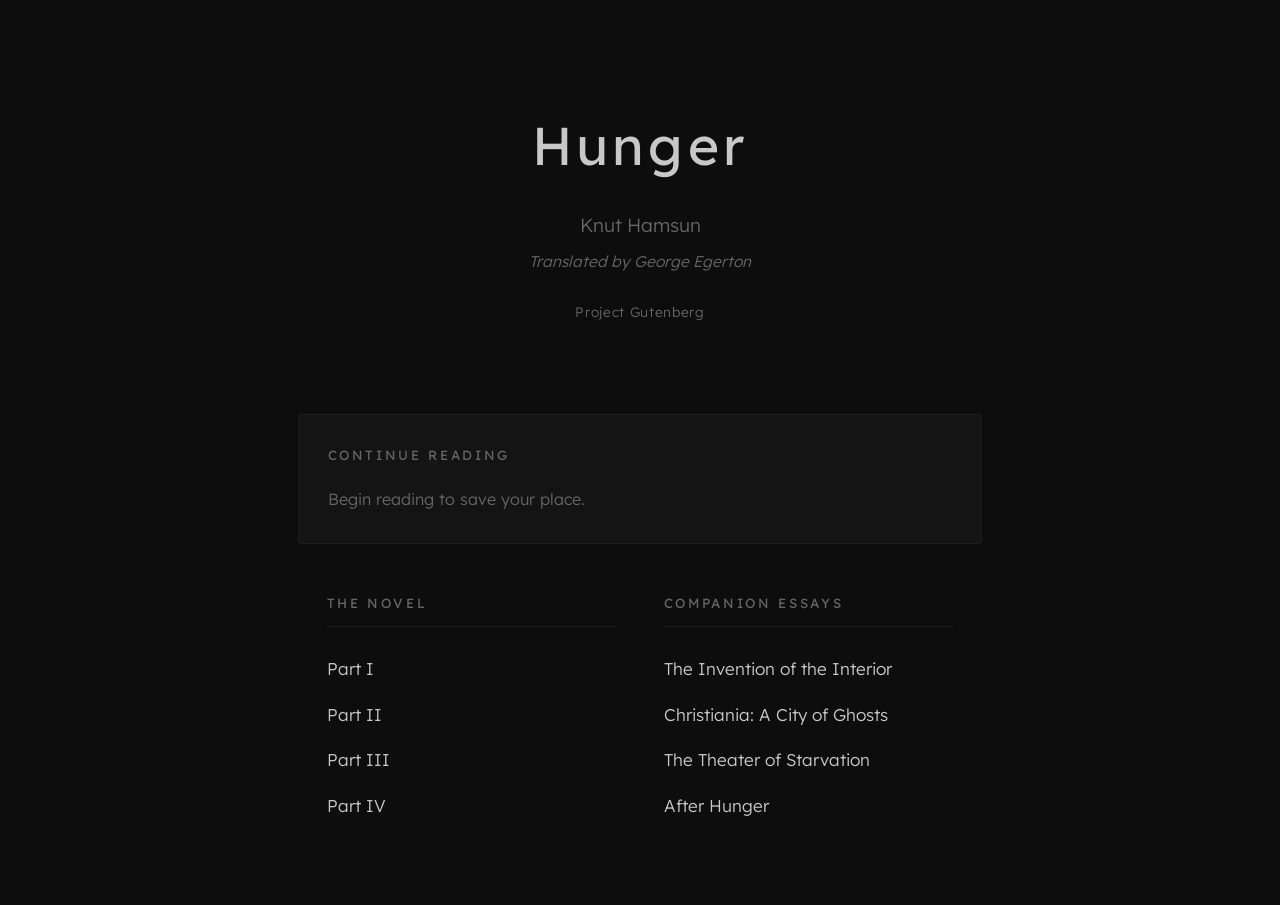
==== docs/index.html @ a6fa9f85 "Add GitHub Pages site with novel chapters and reading tracker Dark mode, Lexend font, localStorage b" ====
<!DOCTYPE html>
<html lang="en">
<head>
    <meta charset="UTF-8">
    <meta name="viewport" content="width=device-width, initial-scale=1.0">
    <title>Hunger — Knut Hamsun</title>
    <link rel="preconnect" href="https://fonts.googleapis.com">
    <link href="https://fonts.googleapis.com/css2?family=Lexend:wght@300;400;500&display=swap" rel="stylesheet">
    <link rel="stylesheet" href="style.css">
</head>
<body>
    <div class="hero">
        <h1>Hunger</h1>
        <p class="author">Knut Hamsun</p>
        <p class="translator">Translated by George Egerton</p>
        <p class="source"><a href="https://www.gutenberg.org/ebooks/8387">Project Gutenberg</a></p>
    </div>

    <div class="bookmarks">
        <h2>Continue Reading</h2>
        <a id="novel-bookmark" class="bookmark-link" href="#">—</a>
        <a id="extra-bookmark" class="bookmark-link" href="#">—</a>
        <p id="no-bookmarks" class="no-bookmarks">Begin reading to save your place.</p>
    </div>

    <div class="columns">
        <div class="column">
            <h2>The Novel</h2>
            <a href="part-1.html">Part I</a>
            <a href="part-2.html">Part II</a>
            <a href="part-3.html">Part III</a>
            <a href="part-4.html">Part IV</a>
        </div>
        <div class="column">
            <h2>Companion Essays</h2>
            <a href="extra-1.html">The Invention of the Interior</a>
            <a href="extra-2.html">Christiania: A City of Ghosts</a>
            <a href="extra-3.html">The Theater of Starvation</a>
            <a href="extra-4.html">After Hunger</a>
        </div>
    </div>

    <script src="app.js"></script>
</body>
</html>
---- docs/style.css ----
:root {
    --bg: #0d0d0d;
    --bg-surface: #141414;
    --text: #c8c8c8;
    --text-muted: #666;
    --accent: #b08d57;
    --border: #1e1e1e;
    --font: 'Lexend', sans-serif;
}

*, *::before, *::after {
    margin: 0;
    padding: 0;
    box-sizing: border-box;
}

html {
    font-size: 19px;
    scroll-behavior: smooth;
}

body {
    background: var(--bg);
    color: var(--text);
    font-family: var(--font);
    font-weight: 300;
    line-height: 1.9;
    -webkit-font-smoothing: antialiased;
    -moz-osx-font-smoothing: grayscale;
}

/* Header */

header {
    padding: 1.5rem 2rem;
    text-align: center;
    border-bottom: 1px solid var(--border);
}

.home-link {
    color: var(--text-muted);
    text-decoration: none;
    font-weight: 400;
    font-size: 0.75rem;
    letter-spacing: 0.2em;
    text-transform: uppercase;
}

.home-link:hover {
    color: var(--accent);
}

/* Main content */

main {
    max-width: 36rem;
    margin: 0 auto;
    padding: 3rem 1.5rem 4rem;
}

main h1 {
    font-weight: 400;
    font-size: 1.3rem;
    letter-spacing: 0.1em;
    color: var(--text-muted);
    margin-bottom: 3rem;
    text-align: center;
}

main p {
    margin-bottom: 1.15rem;
    text-indent: 1.5em;
}

main p:first-of-type,
main hr + p,
main h1 + p,
main h2 + p,
main h3 + p {
    text-indent: 0;
}

main hr {
    border: none;
    border-top: 1px solid var(--border);
    margin: 2.5rem auto;
    max-width: 3rem;
}

main em {
    font-style: italic;
}

main strong {
    font-weight: 500;
}

/* Footnotes */

.footnote {
    font-size: 0.82rem;
    color: var(--text-muted);
    margin-bottom: 0.6rem;
    text-indent: 0 !important;
    line-height: 1.6;
}

/* Navigation */

.chapter-nav {
    max-width: 36rem;
    margin: 0 auto;
    padding: 2rem 1.5rem;
    display: flex;
    justify-content: space-between;
    align-items: center;
    border-top: 1px solid var(--border);
}

.chapter-nav a,
.extra-nav a {
    color: var(--accent);
    text-decoration: none;
    font-weight: 400;
    font-size: 0.85rem;
}

.chapter-nav a:hover,
.extra-nav a:hover {
    text-decoration: underline;
}

.chapter-nav span {
    min-width: 6rem;
}

.extra-nav {
    max-width: 36rem;
    margin: 0 auto;
    padding: 0.5rem 1.5rem 4rem;
    text-align: center;
}

/* Home page */

.hero {
    text-align: center;
    padding: 5rem 1.5rem 2rem;
}

.hero h1 {
    font-weight: 400;
    font-size: 2.8rem;
    letter-spacing: 0.08em;
    color: var(--text);
    margin-bottom: 0.6rem;
}

.hero .author {
    color: var(--text-muted);
    font-weight: 300;
    font-size: 1rem;
    margin-bottom: 0.2rem;
}

.hero .translator {
    color: var(--text-muted);
    font-weight: 300;
    font-size: 0.82rem;
    font-style: italic;
}

.hero .source {
    margin-top: 0.8rem;
}

.hero .source a {
    color: var(--text-muted);
    font-size: 0.72rem;
    text-decoration: none;
    letter-spacing: 0.05em;
}

.hero .source a:hover {
    color: var(--accent);
}

/* Bookmarks */

.bookmarks {
    max-width: 36rem;
    margin: 2.5rem auto 0;
    padding: 1.5rem;
    background: var(--bg-surface);
    border: 1px solid var(--border);
    border-radius: 3px;
}

.bookmarks h2 {
    font-weight: 400;
    font-size: 0.7rem;
    text-transform: uppercase;
    letter-spacing: 0.2em;
    color: var(--text-muted);
    margin-bottom: 0.8rem;
}

.bookmark-link {
    display: none;
    color: var(--accent);
    text-decoration: none;
    padding: 0.35rem 0;
    font-size: 0.9rem;
}

.bookmark-link:hover {
    text-decoration: underline;
}

.bookmark-link .detail {
    color: var(--text-muted);
    font-size: 0.75rem;
}

.no-bookmarks {
    color: var(--text-muted);
    font-size: 0.85rem;
}

/* Two-column layout */

.columns {
    max-width: 36rem;
    margin: 2.5rem auto 4rem;
    padding: 0 1.5rem;
    display: grid;
    grid-template-columns: 1fr 1fr;
    gap: 2.5rem;
}

.column h2 {
    font-weight: 400;
    font-size: 0.7rem;
    text-transform: uppercase;
    letter-spacing: 0.2em;
    color: var(--text-muted);
    margin-bottom: 1rem;
    padding-bottom: 0.5rem;
    border-bottom: 1px solid var(--border);
}

.column a {
    display: block;
    color: var(--text);
    text-decoration: none;
    padding: 0.35rem 0;
    font-size: 0.9rem;
    font-weight: 300;
}

.column a:hover {
    color: var(--accent);
}

/* Companion essays */

main h2 {
    font-weight: 400;
    font-size: 1.05rem;
    color: var(--text);
    margin-top: 2.5rem;
    margin-bottom: 1rem;
    letter-spacing: 0.04em;
}

main h3 {
    font-weight: 400;
    font-size: 0.9rem;
    color: var(--text-muted);
    margin-top: 2rem;
    margin-bottom: 0.8rem;
    font-style: italic;
}

main blockquote {
    border-left: 2px solid var(--border);
    padding-left: 1.2rem;
    margin: 1.5rem 0;
    color: var(--text-muted);
    font-style: italic;
}

main blockquote p {
    text-indent: 0;
}

/* Responsive */

@media (max-width: 600px) {
    html {
        font-size: 17px;
    }
    .hero {
        padding-top: 3rem;
    }
    .hero h1 {
        font-size: 2.2rem;
    }
    .columns {
        grid-template-columns: 1fr;
        gap: 2rem;
    }
    main {
        padding: 2rem 1.25rem 3rem;
    }
}
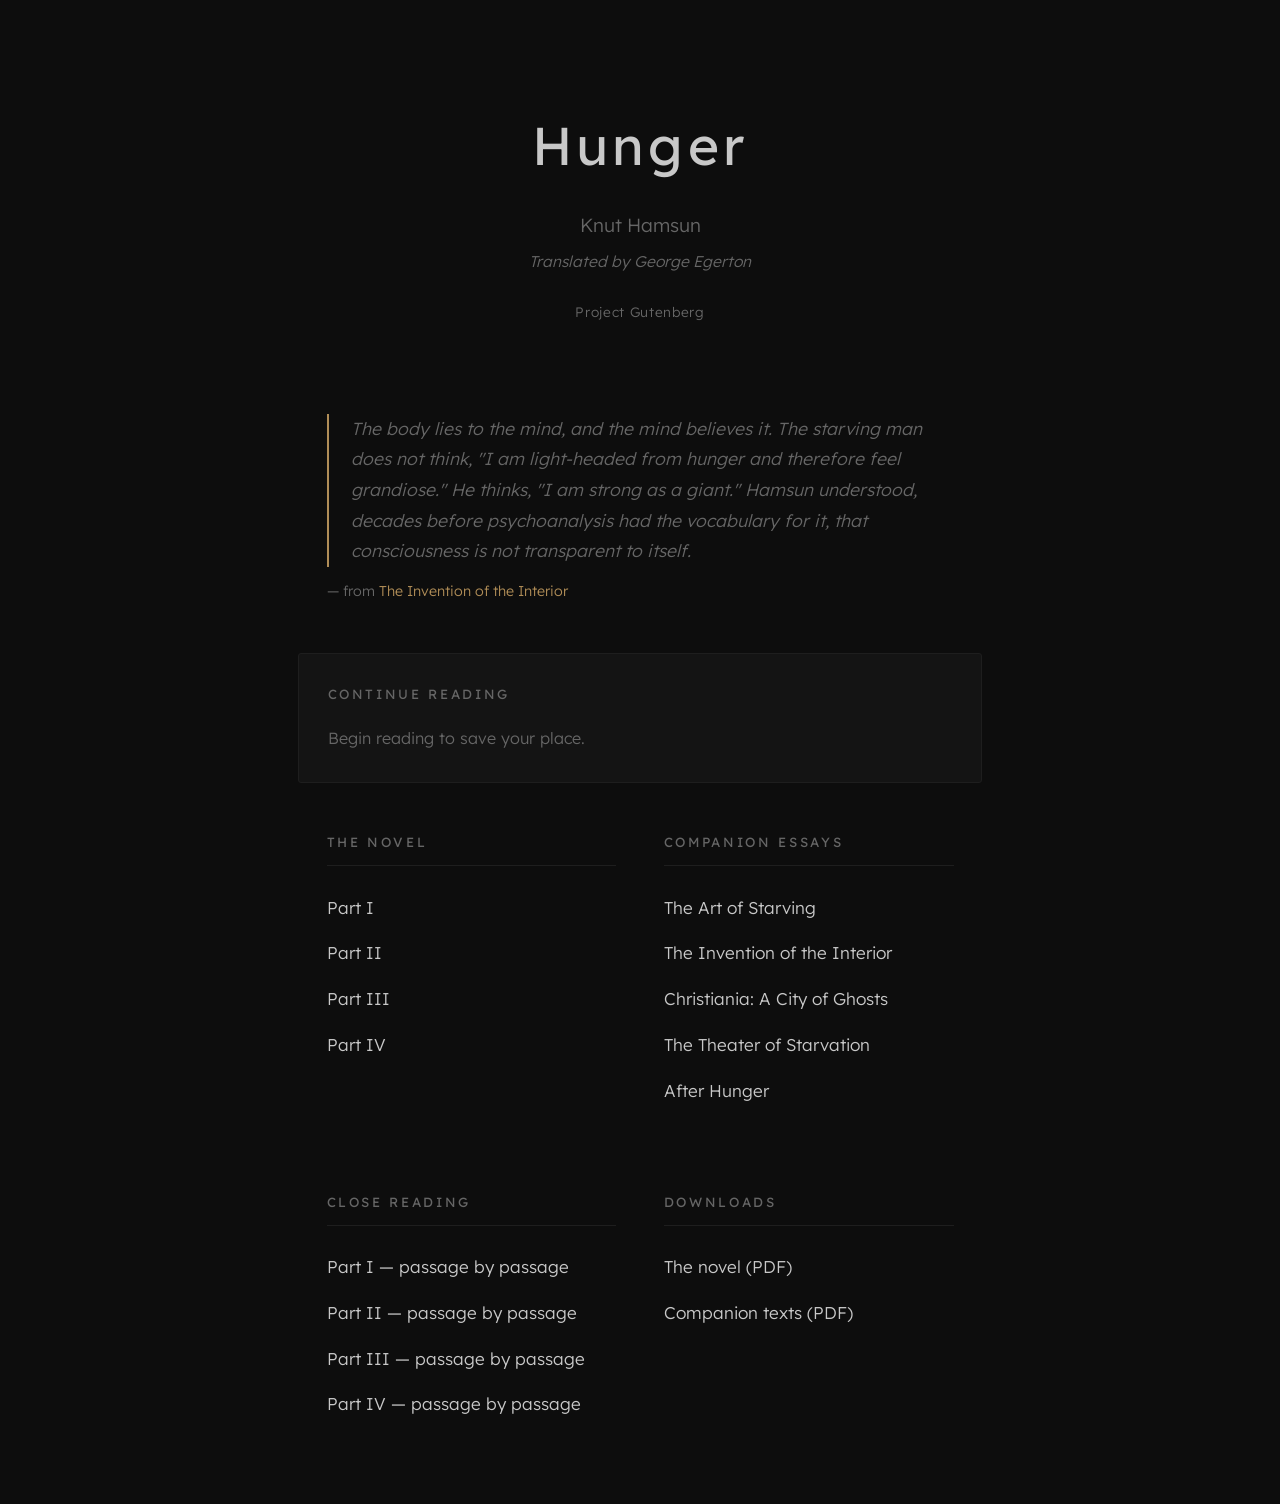
==== commit 8a843820: "Restructure home page with teaser, close reading section, downloads Adds companion essay teaser exce" ====
--- a/docs/index.html
+++ b/docs/index.html
@@ -14,6 +14,13 @@
         <p class="author">Knut Hamsun</p>
         <p class="translator">Translated by George Egerton</p>
         <p class="source"><a href="https://www.gutenberg.org/ebooks/8387">Project Gutenberg</a></p>
+    </div>
+
+    <div class="teaser">
+        <blockquote>
+            <p>The body lies to the mind, and the mind believes it. The starving man does not think, "I am light-headed from hunger and therefore feel grandiose." He thinks, "I am strong as a giant." Hamsun understood, decades before psychoanalysis had the vocabulary for it, that consciousness is not transparent to itself.</p>
+        </blockquote>
+        <p class="teaser-source">— from <a href="extra-1.html">The Invention of the Interior</a></p>
     </div>
 
     <div class="bookmarks">
@@ -33,6 +40,7 @@
         </div>
         <div class="column">
             <h2>Companion Essays</h2>
+            <a href="essay.html">The Art of Starving</a>
             <a href="extra-1.html">The Invention of the Interior</a>
             <a href="extra-2.html">Christiania: A City of Ghosts</a>
             <a href="extra-3.html">The Theater of Starvation</a>
@@ -40,6 +48,21 @@
         </div>
     </div>
 
+    <div class="columns">
+        <div class="column">
+            <h2>Close Reading</h2>
+            <a href="companion-1.html">Part I — passage by passage</a>
+            <a href="companion-2.html">Part II — passage by passage</a>
+            <a href="companion-3.html">Part III — passage by passage</a>
+            <a href="companion-4.html">Part IV — passage by passage</a>
+        </div>
+        <div class="column">
+            <h2>Downloads</h2>
+            <a href="hunger-novel.pdf">The novel (PDF)</a>
+            <a href="hunger-companion.pdf">Companion texts (PDF)</a>
+        </div>
+    </div>
+
     <script src="app.js"></script>
 </body>
 </html>
--- a/docs/style.css
+++ b/docs/style.css
@@ -185,6 +185,43 @@
     color: var(--accent);
 }
 
+/* Teaser */
+
+.teaser {
+    max-width: 36rem;
+    margin: 2.5rem auto 0;
+    padding: 0 1.5rem;
+}
+
+.teaser blockquote {
+    border-left: 2px solid var(--accent);
+    padding-left: 1.2rem;
+    margin: 0;
+    color: var(--text-muted);
+    font-style: italic;
+    font-size: 0.92rem;
+    line-height: 1.75;
+}
+
+.teaser blockquote p {
+    margin: 0;
+}
+
+.teaser-source {
+    margin-top: 0.6rem;
+    font-size: 0.75rem;
+    color: var(--text-muted);
+}
+
+.teaser-source a {
+    color: var(--accent);
+    text-decoration: none;
+}
+
+.teaser-source a:hover {
+    text-decoration: underline;
+}
+
 /* Bookmarks */
 
 .bookmarks {
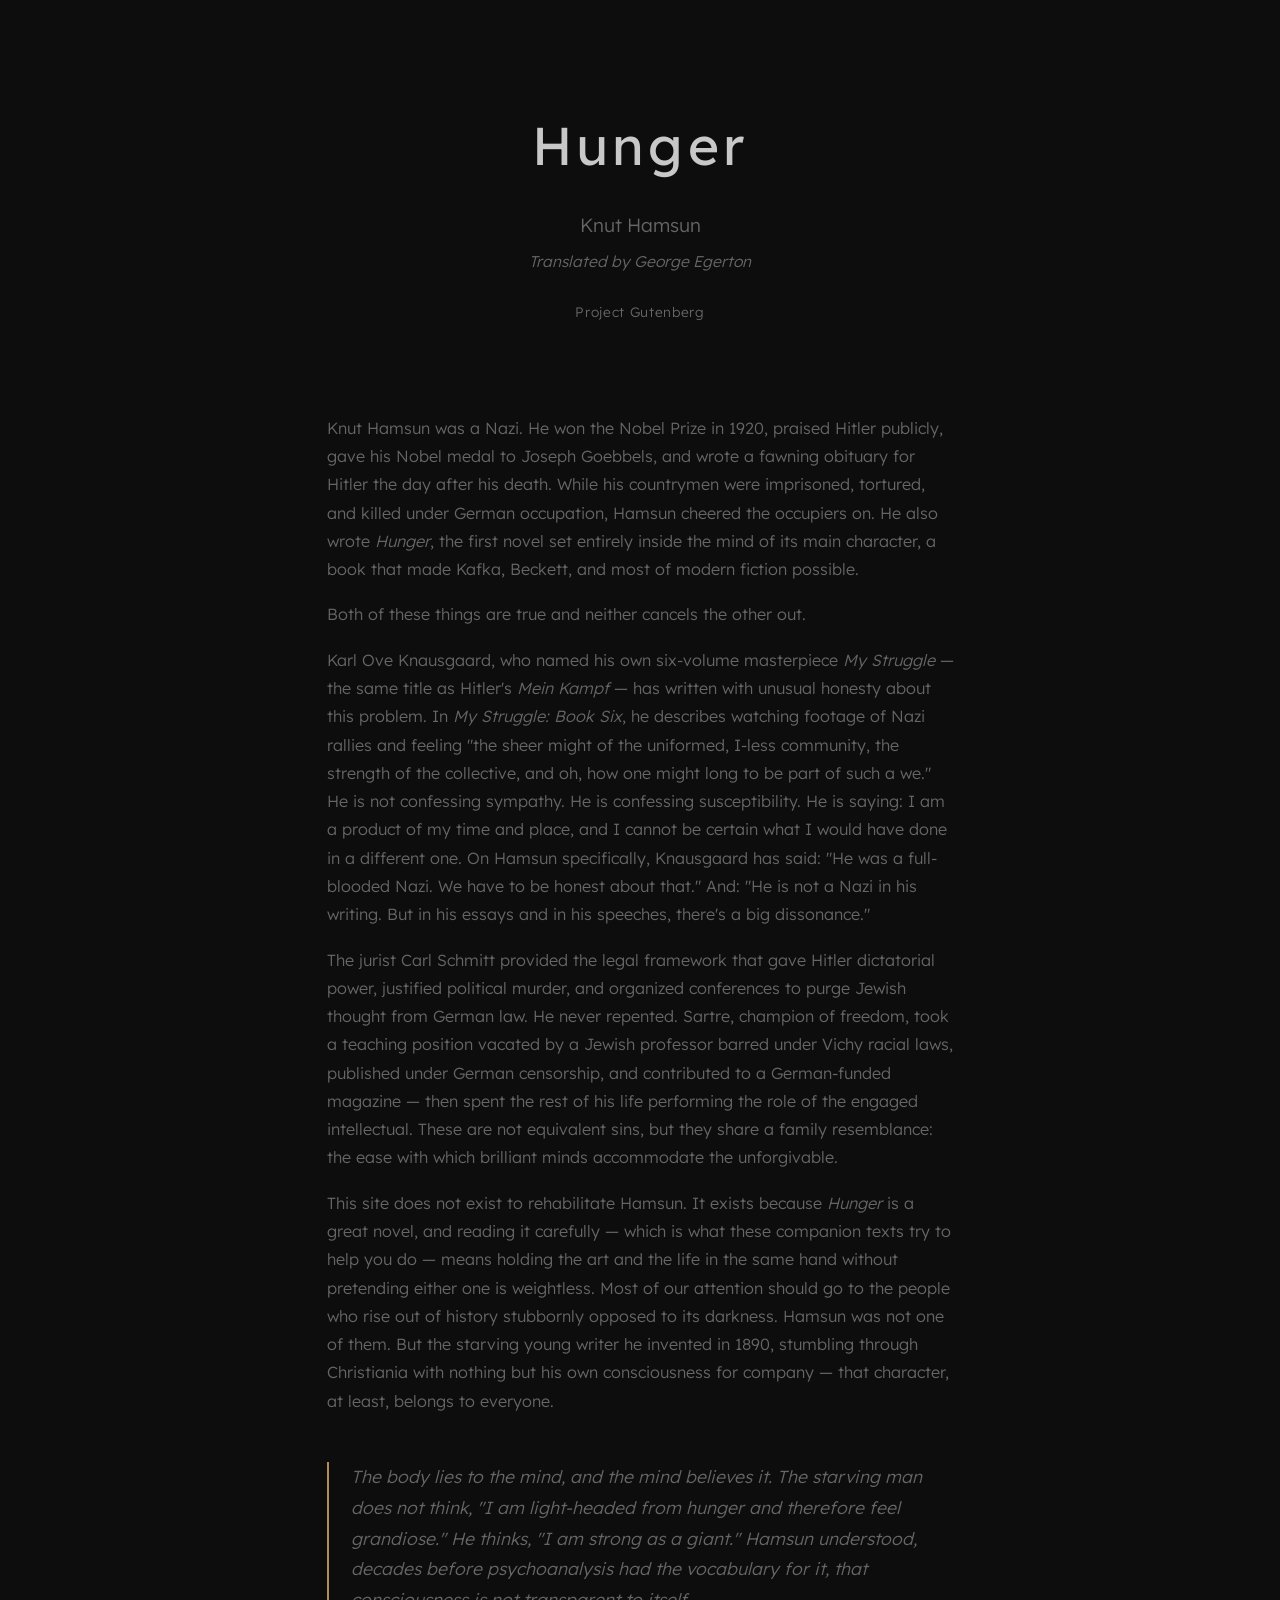
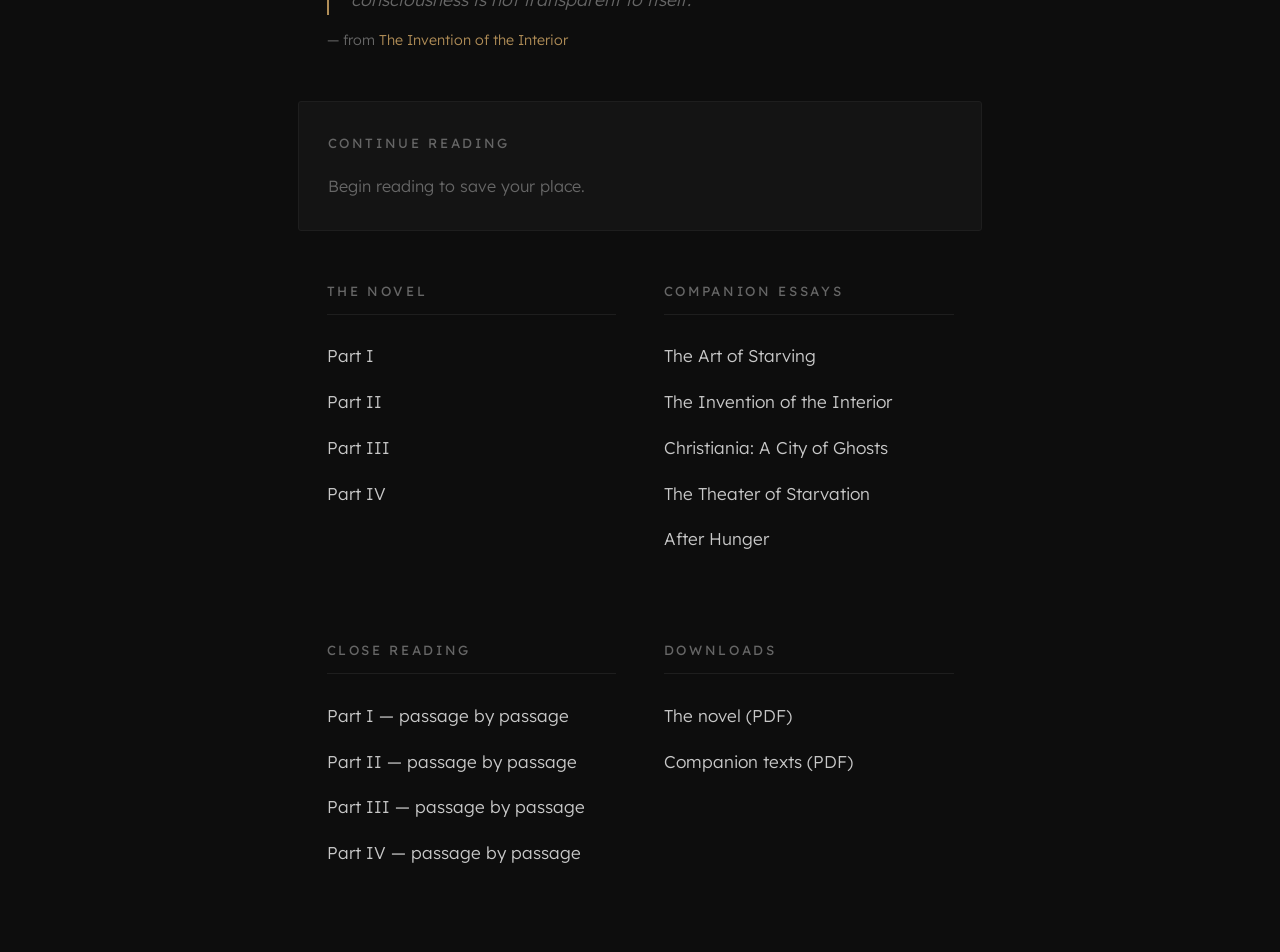
==== commit 3ff01ef9: "Add prefatory note on Hamsun's Nazi history Blunt, front-of-page acknowledgment of Hamsun's collabor" ====
--- a/docs/index.html
+++ b/docs/index.html
@@ -14,6 +14,14 @@
         <p class="author">Knut Hamsun</p>
         <p class="translator">Translated by George Egerton</p>
         <p class="source"><a href="https://www.gutenberg.org/ebooks/8387">Project Gutenberg</a></p>
+    </div>
+
+    <div class="note">
+        <p>Knut Hamsun was a Nazi. He won the Nobel Prize in 1920, praised Hitler publicly, gave his Nobel medal to Joseph Goebbels, and wrote a fawning obituary for Hitler the day after his death. While his countrymen were imprisoned, tortured, and killed under German occupation, Hamsun cheered the occupiers on. He also wrote <em>Hunger</em>, the first novel set entirely inside the mind of its main character, a book that made Kafka, Beckett, and most of modern fiction possible.</p>
+        <p>Both of these things are true and neither cancels the other out.</p>
+        <p>Karl Ove Knausgaard, who named his own six-volume masterpiece <em>My Struggle</em> — the same title as Hitler's <em>Mein Kampf</em> — has written with unusual honesty about this problem. In <em>My Struggle: Book Six</em>, he describes watching footage of Nazi rallies and feeling "the sheer might of the uniformed, I-less community, the strength of the collective, and oh, how one might long to be part of such a we." He is not confessing sympathy. He is confessing susceptibility. He is saying: I am a product of my time and place, and I cannot be certain what I would have done in a different one. On Hamsun specifically, Knausgaard has said: "He was a full-blooded Nazi. We have to be honest about that." And: "He is not a Nazi in his writing. But in his essays and in his speeches, there's a big dissonance."</p>
+        <p>The jurist Carl Schmitt provided the legal framework that gave Hitler dictatorial power, justified political murder, and organized conferences to purge Jewish thought from German law. He never repented. Sartre, champion of freedom, took a teaching position vacated by a Jewish professor barred under Vichy racial laws, published under German censorship, and contributed to a German-funded magazine — then spent the rest of his life performing the role of the engaged intellectual. These are not equivalent sins, but they share a family resemblance: the ease with which brilliant minds accommodate the unforgivable.</p>
+        <p>This site does not exist to rehabilitate Hamsun. It exists because <em>Hunger</em> is a great novel, and reading it carefully — which is what these companion texts try to help you do — means holding the art and the life in the same hand without pretending either one is weightless. Most of our attention should go to the people who rise out of history stubbornly opposed to its darkness. Hamsun was not one of them. But the starving young writer he invented in 1890, stumbling through Christiania with nothing but his own consciousness for company — that character, at least, belongs to everyone.</p>
     </div>
 
     <div class="teaser">
--- a/docs/style.css
+++ b/docs/style.css
@@ -185,6 +185,25 @@
     color: var(--accent);
 }
 
+/* Note */
+
+.note {
+    max-width: 36rem;
+    margin: 2.5rem auto 0;
+    padding: 0 1.5rem;
+    font-size: 0.85rem;
+    line-height: 1.75;
+    color: var(--text-muted);
+}
+
+.note p {
+    margin-bottom: 0.9rem;
+}
+
+.note em {
+    font-style: italic;
+}
+
 /* Teaser */
 
 .teaser {
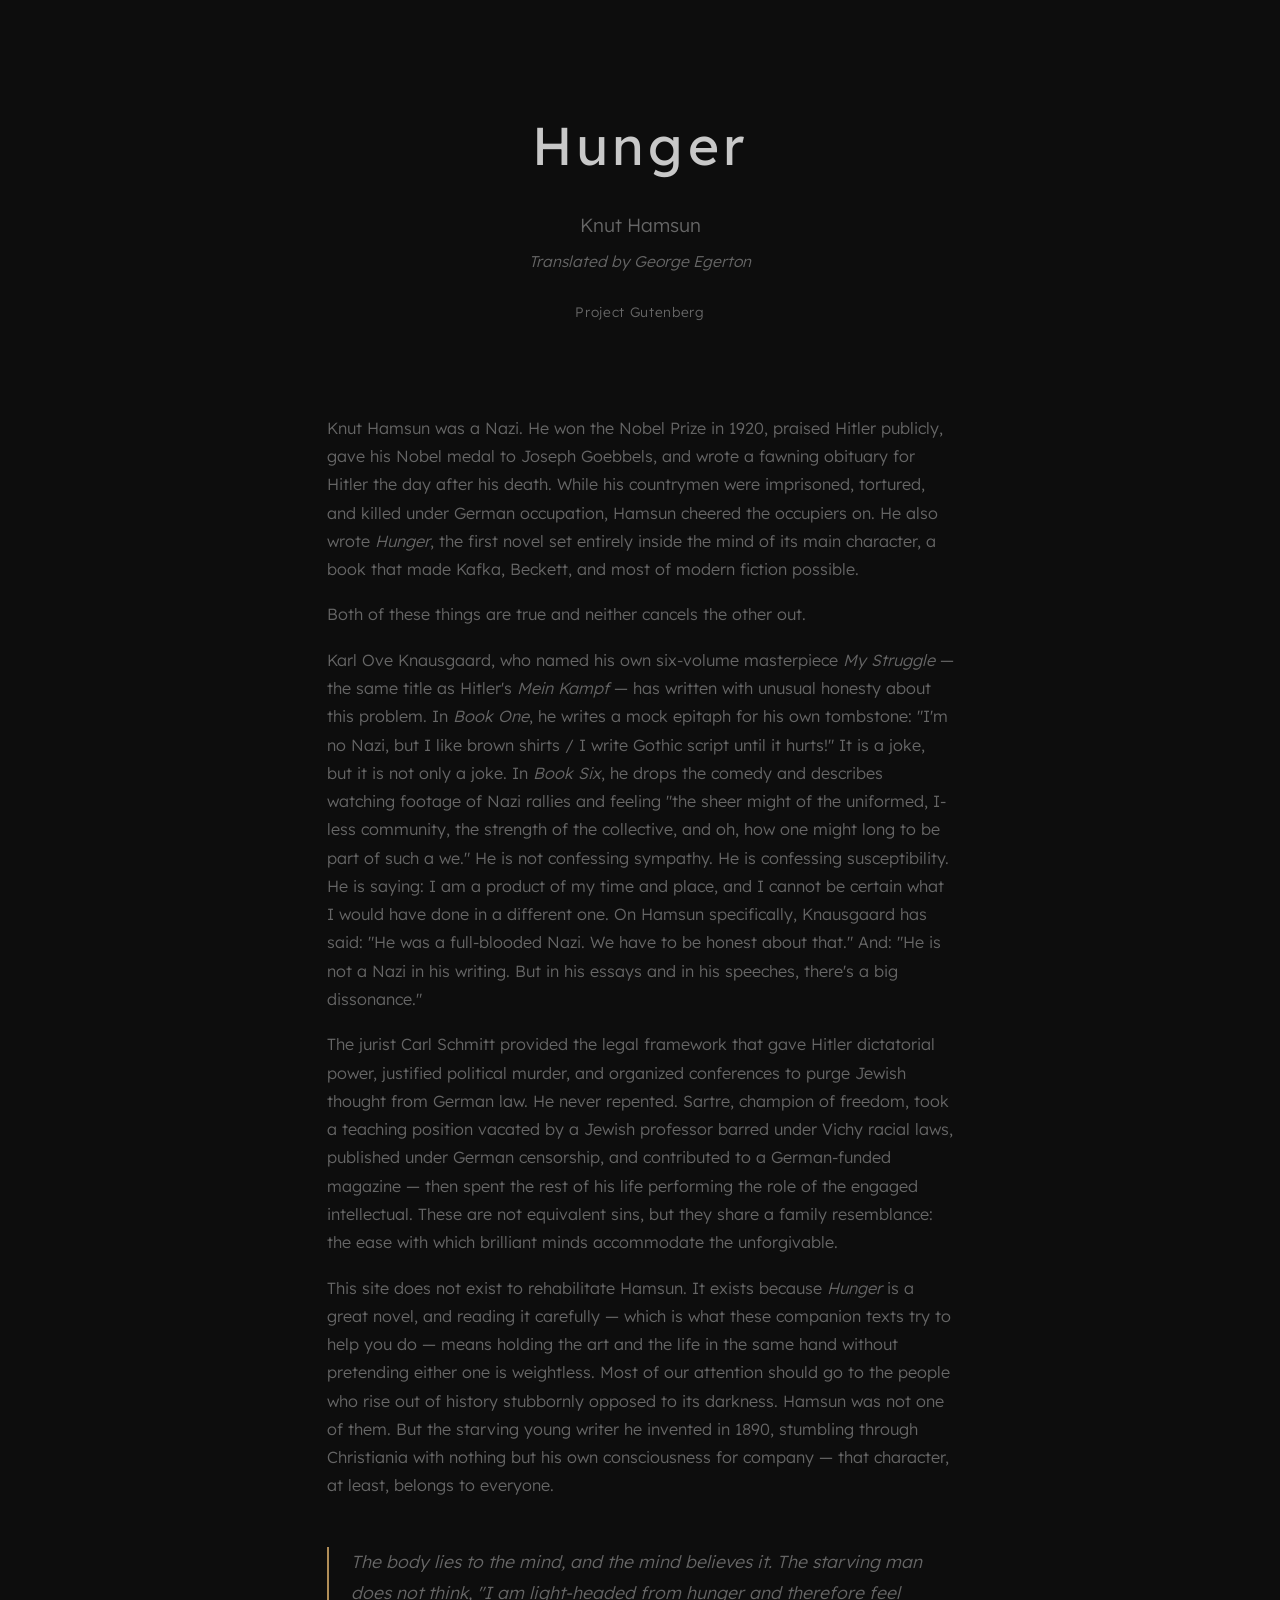
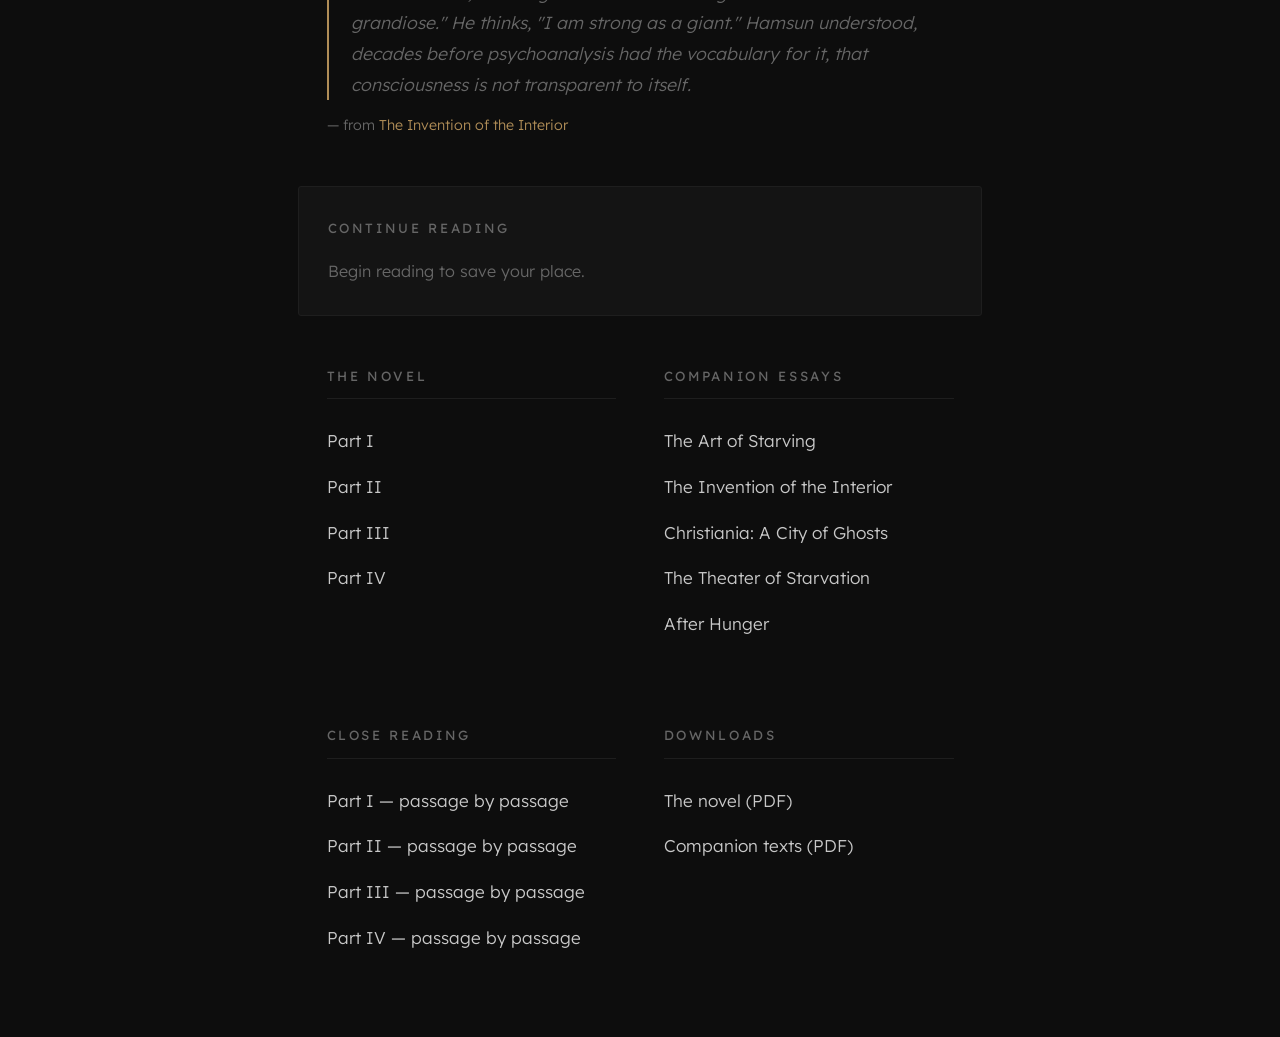
==== commit 0fb21ddb: "Add Knausgaard brown shirts quote from My Struggle Book One Co-Authored-By: Claude Opus 4.6 <noreply" ====
--- a/docs/index.html
+++ b/docs/index.html
@@ -19,7 +19,7 @@
     <div class="note">
         <p>Knut Hamsun was a Nazi. He won the Nobel Prize in 1920, praised Hitler publicly, gave his Nobel medal to Joseph Goebbels, and wrote a fawning obituary for Hitler the day after his death. While his countrymen were imprisoned, tortured, and killed under German occupation, Hamsun cheered the occupiers on. He also wrote <em>Hunger</em>, the first novel set entirely inside the mind of its main character, a book that made Kafka, Beckett, and most of modern fiction possible.</p>
         <p>Both of these things are true and neither cancels the other out.</p>
-        <p>Karl Ove Knausgaard, who named his own six-volume masterpiece <em>My Struggle</em> — the same title as Hitler's <em>Mein Kampf</em> — has written with unusual honesty about this problem. In <em>My Struggle: Book Six</em>, he describes watching footage of Nazi rallies and feeling "the sheer might of the uniformed, I-less community, the strength of the collective, and oh, how one might long to be part of such a we." He is not confessing sympathy. He is confessing susceptibility. He is saying: I am a product of my time and place, and I cannot be certain what I would have done in a different one. On Hamsun specifically, Knausgaard has said: "He was a full-blooded Nazi. We have to be honest about that." And: "He is not a Nazi in his writing. But in his essays and in his speeches, there's a big dissonance."</p>
+        <p>Karl Ove Knausgaard, who named his own six-volume masterpiece <em>My Struggle</em> — the same title as Hitler's <em>Mein Kampf</em> — has written with unusual honesty about this problem. In <em>Book One</em>, he writes a mock epitaph for his own tombstone: "I'm no Nazi, but I like brown shirts / I write Gothic script until it hurts!" It is a joke, but it is not only a joke. In <em>Book Six</em>, he drops the comedy and describes watching footage of Nazi rallies and feeling "the sheer might of the uniformed, I-less community, the strength of the collective, and oh, how one might long to be part of such a we." He is not confessing sympathy. He is confessing susceptibility. He is saying: I am a product of my time and place, and I cannot be certain what I would have done in a different one. On Hamsun specifically, Knausgaard has said: "He was a full-blooded Nazi. We have to be honest about that." And: "He is not a Nazi in his writing. But in his essays and in his speeches, there's a big dissonance."</p>
         <p>The jurist Carl Schmitt provided the legal framework that gave Hitler dictatorial power, justified political murder, and organized conferences to purge Jewish thought from German law. He never repented. Sartre, champion of freedom, took a teaching position vacated by a Jewish professor barred under Vichy racial laws, published under German censorship, and contributed to a German-funded magazine — then spent the rest of his life performing the role of the engaged intellectual. These are not equivalent sins, but they share a family resemblance: the ease with which brilliant minds accommodate the unforgivable.</p>
         <p>This site does not exist to rehabilitate Hamsun. It exists because <em>Hunger</em> is a great novel, and reading it carefully — which is what these companion texts try to help you do — means holding the art and the life in the same hand without pretending either one is weightless. Most of our attention should go to the people who rise out of history stubbornly opposed to its darkness. Hamsun was not one of them. But the starving young writer he invented in 1890, stumbling through Christiania with nothing but his own consciousness for company — that character, at least, belongs to everyone.</p>
     </div>
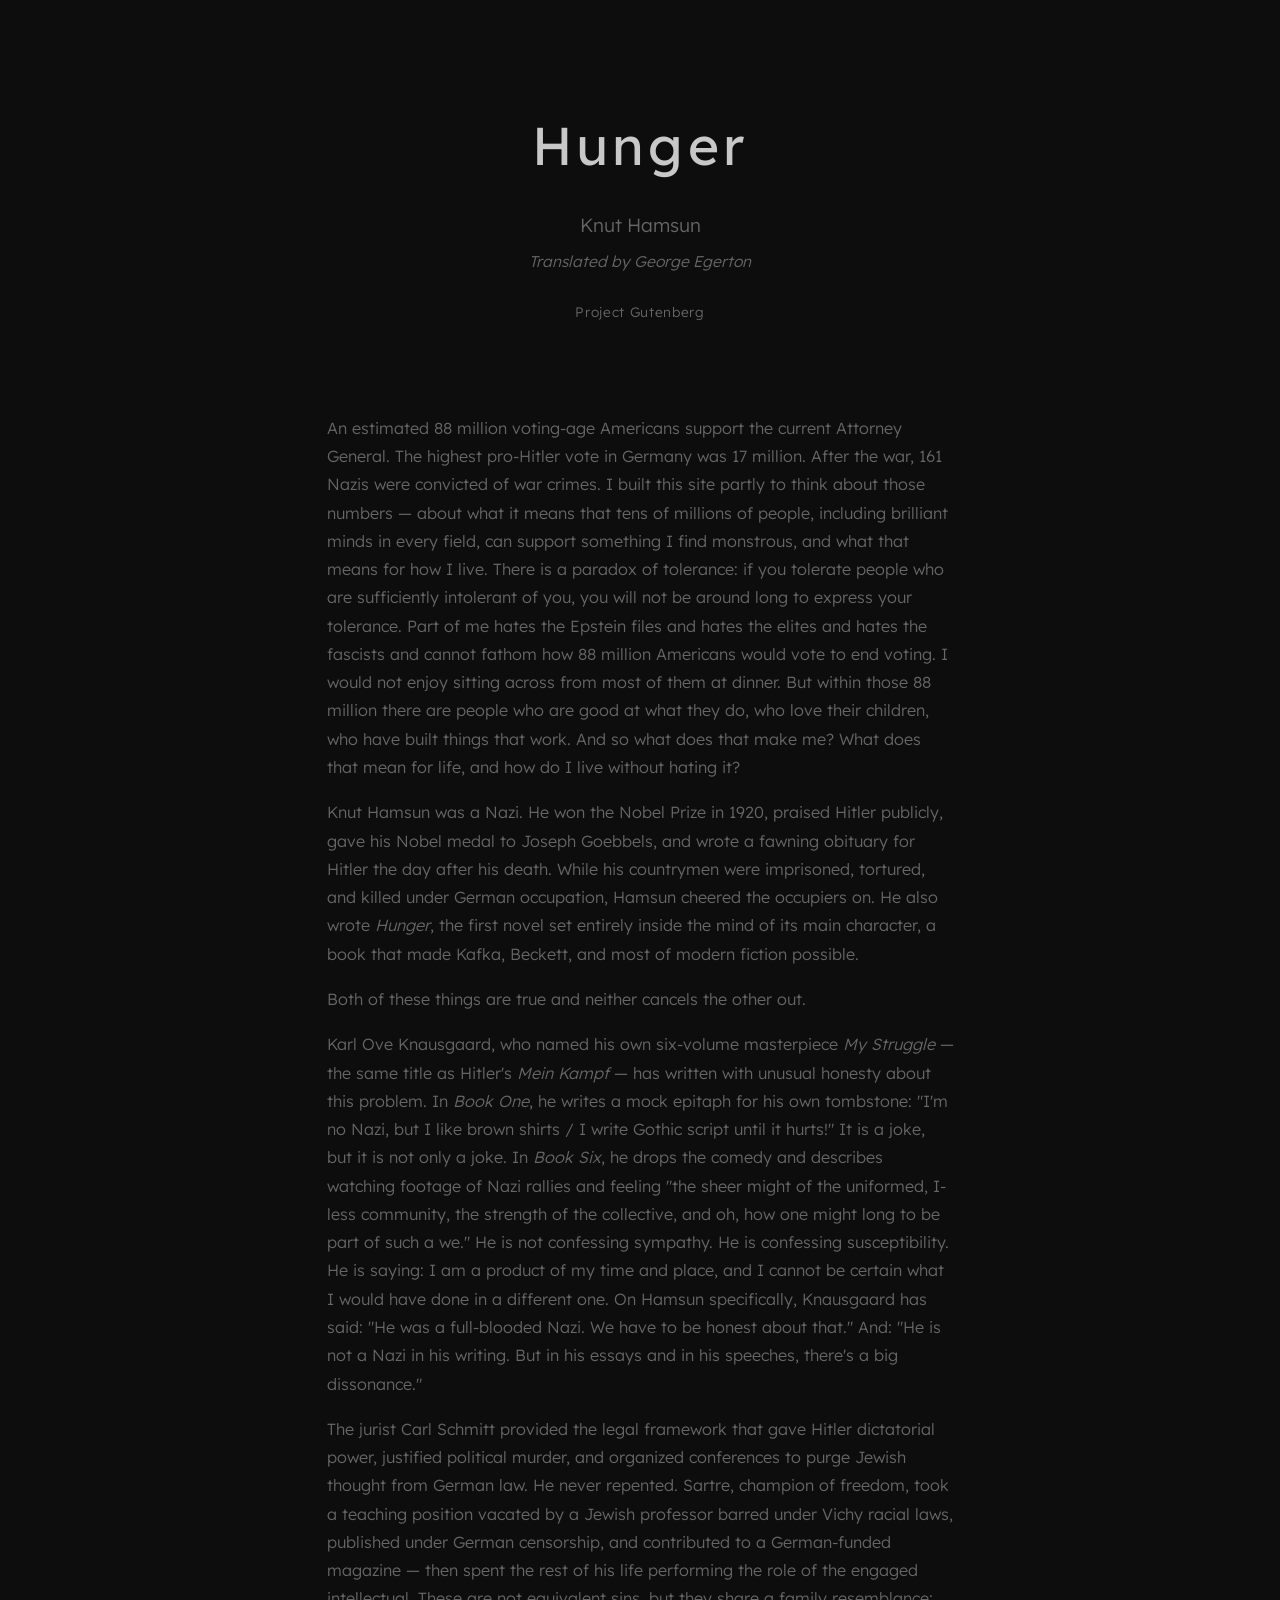
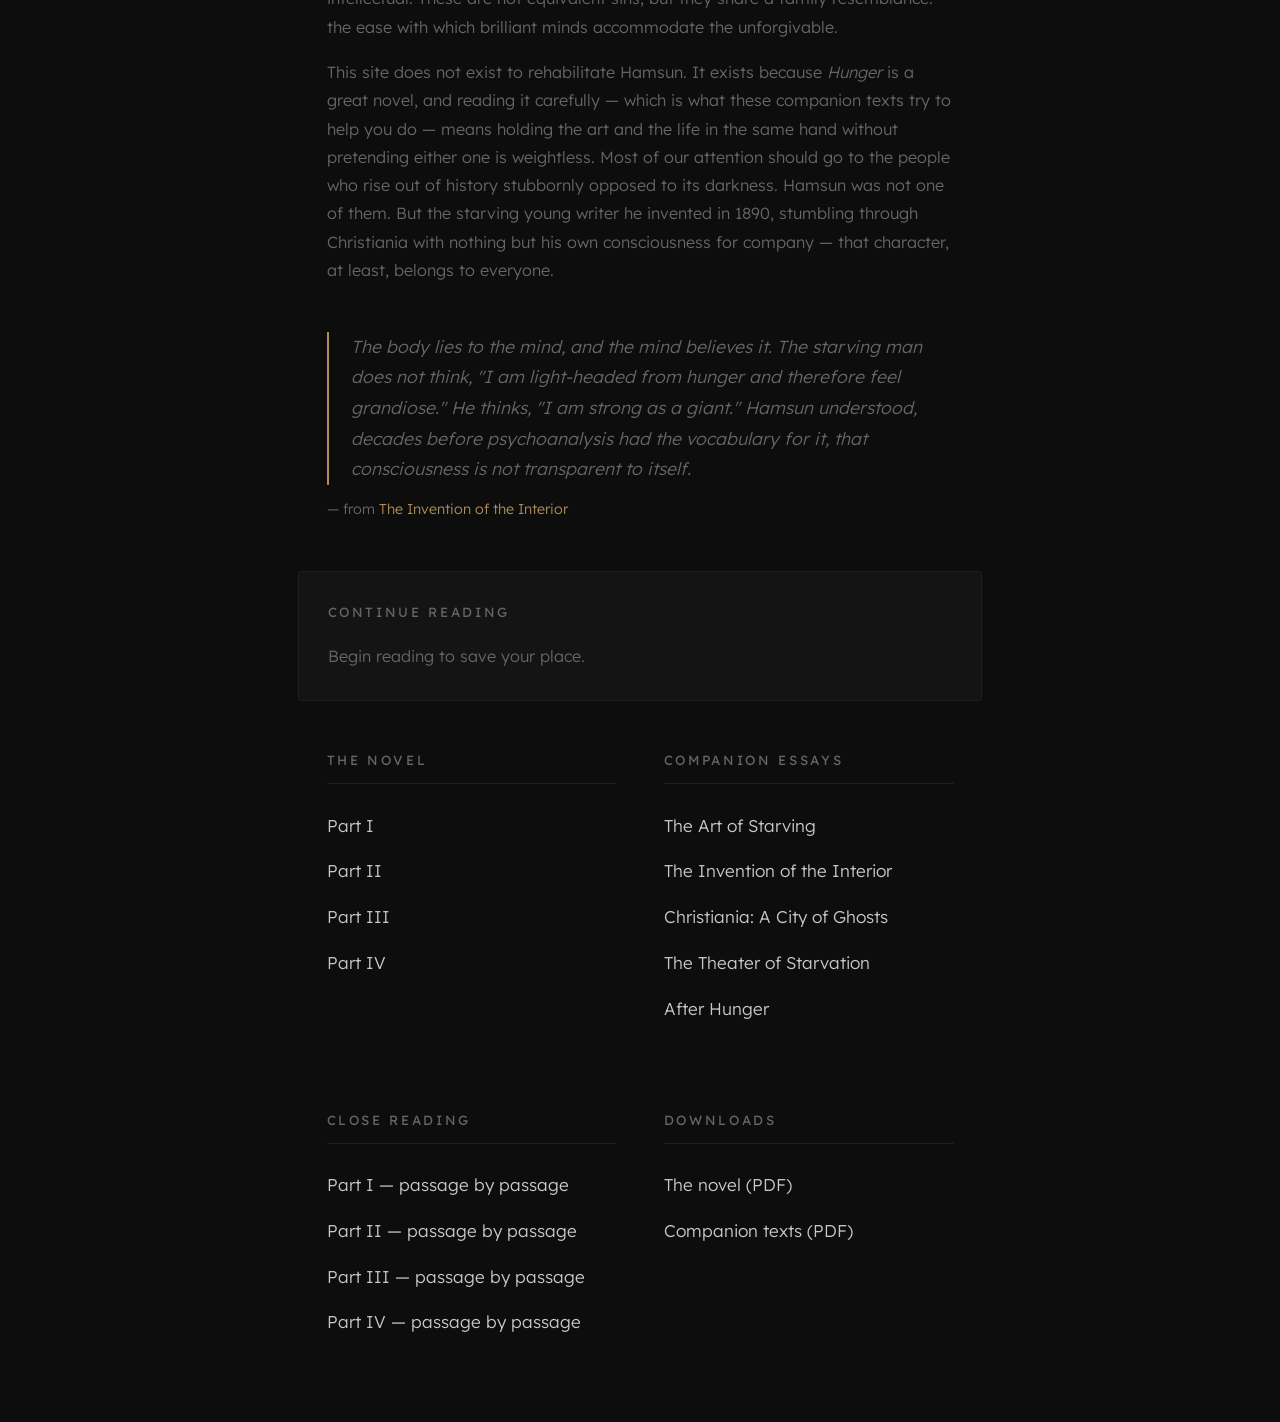
==== commit da4eb2b2: "Add personal opening paragraph to prefatory note Co-Authored-By: Claude Opus 4.6 <noreply@anthropic." ====
--- a/docs/index.html
+++ b/docs/index.html
@@ -17,6 +17,7 @@
     </div>
 
     <div class="note">
+        <p>An estimated 88 million voting-age Americans support the current Attorney General. The highest pro-Hitler vote in Germany was 17 million. After the war, 161 Nazis were convicted of war crimes. I built this site partly to think about those numbers — about what it means that tens of millions of people, including brilliant minds in every field, can support something I find monstrous, and what that means for how I live. There is a paradox of tolerance: if you tolerate people who are sufficiently intolerant of you, you will not be around long to express your tolerance. Part of me hates the Epstein files and hates the elites and hates the fascists and cannot fathom how 88 million Americans would vote to end voting. I would not enjoy sitting across from most of them at dinner. But within those 88 million there are people who are good at what they do, who love their children, who have built things that work. And so what does that make me? What does that mean for life, and how do I live without hating it?</p>
         <p>Knut Hamsun was a Nazi. He won the Nobel Prize in 1920, praised Hitler publicly, gave his Nobel medal to Joseph Goebbels, and wrote a fawning obituary for Hitler the day after his death. While his countrymen were imprisoned, tortured, and killed under German occupation, Hamsun cheered the occupiers on. He also wrote <em>Hunger</em>, the first novel set entirely inside the mind of its main character, a book that made Kafka, Beckett, and most of modern fiction possible.</p>
         <p>Both of these things are true and neither cancels the other out.</p>
         <p>Karl Ove Knausgaard, who named his own six-volume masterpiece <em>My Struggle</em> — the same title as Hitler's <em>Mein Kampf</em> — has written with unusual honesty about this problem. In <em>Book One</em>, he writes a mock epitaph for his own tombstone: "I'm no Nazi, but I like brown shirts / I write Gothic script until it hurts!" It is a joke, but it is not only a joke. In <em>Book Six</em>, he drops the comedy and describes watching footage of Nazi rallies and feeling "the sheer might of the uniformed, I-less community, the strength of the collective, and oh, how one might long to be part of such a we." He is not confessing sympathy. He is confessing susceptibility. He is saying: I am a product of my time and place, and I cannot be certain what I would have done in a different one. On Hamsun specifically, Knausgaard has said: "He was a full-blooded Nazi. We have to be honest about that." And: "He is not a Nazi in his writing. But in his essays and in his speeches, there's a big dissonance."</p>
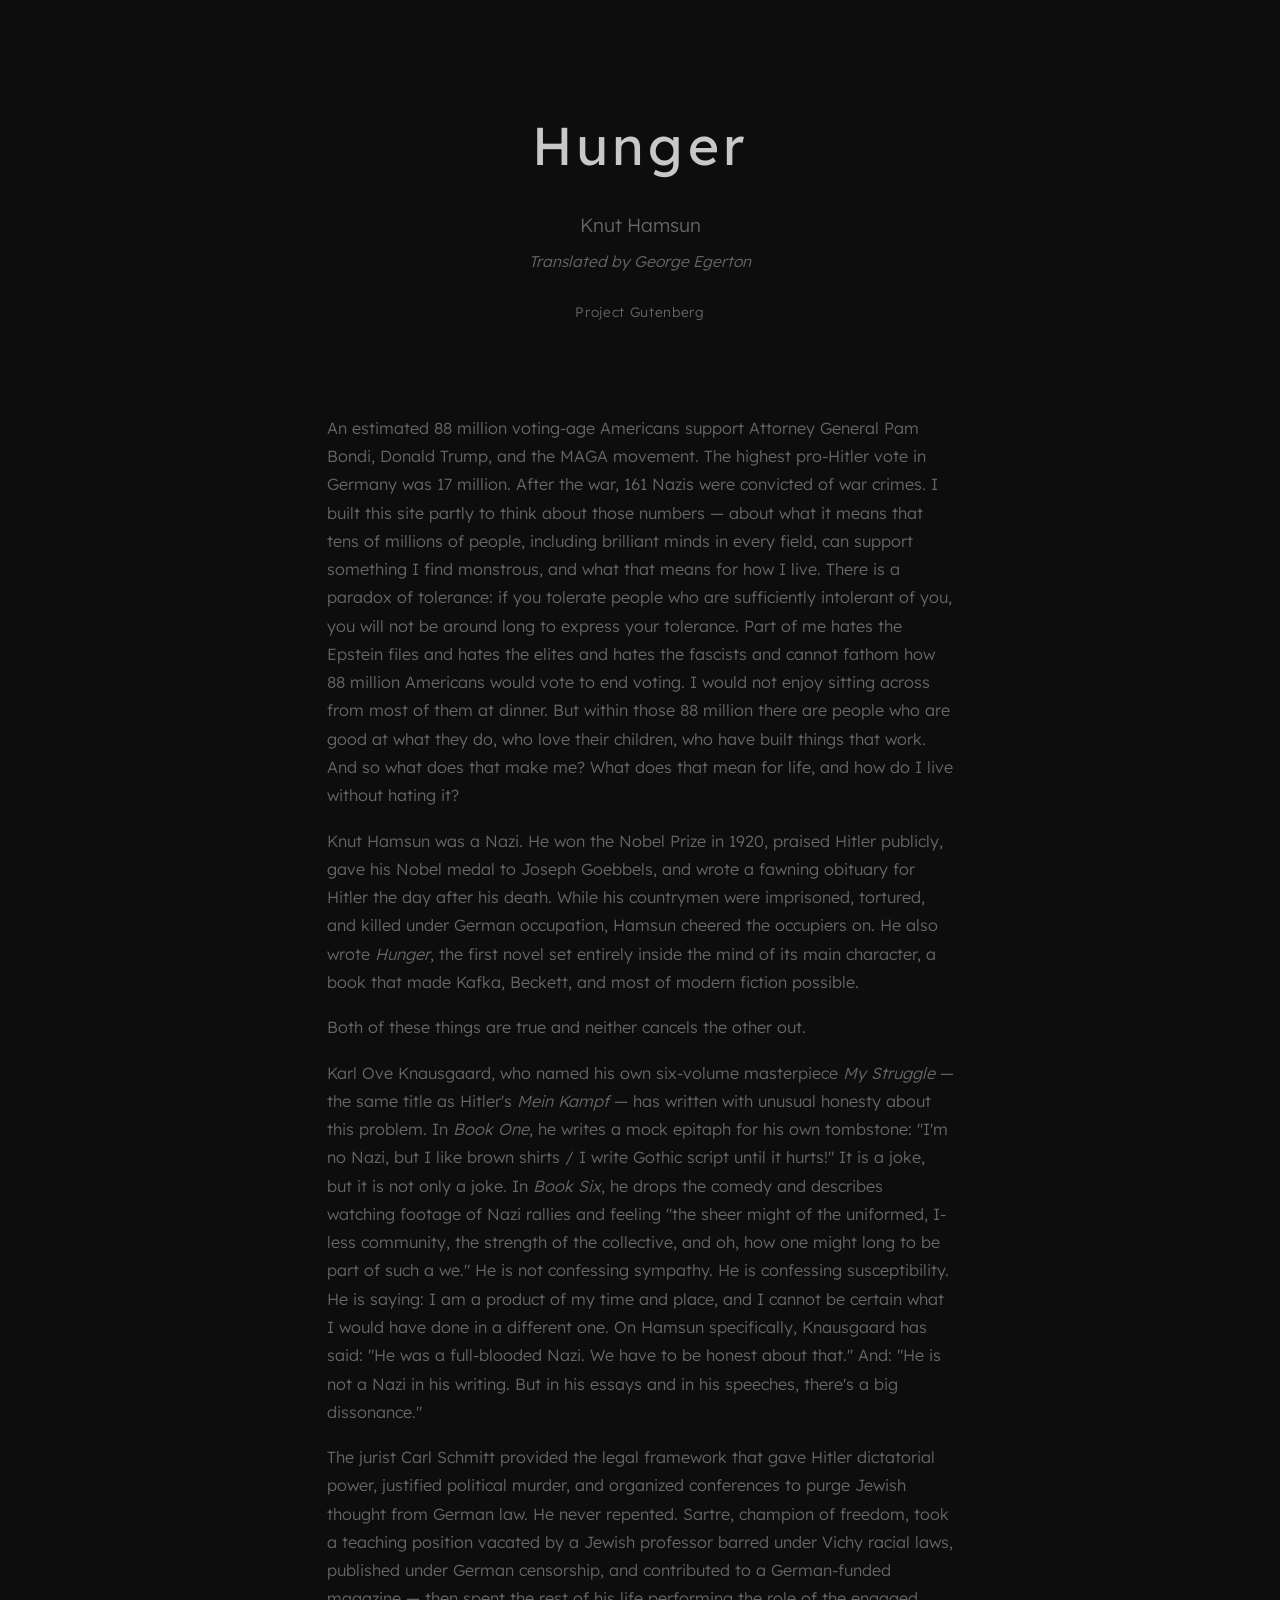
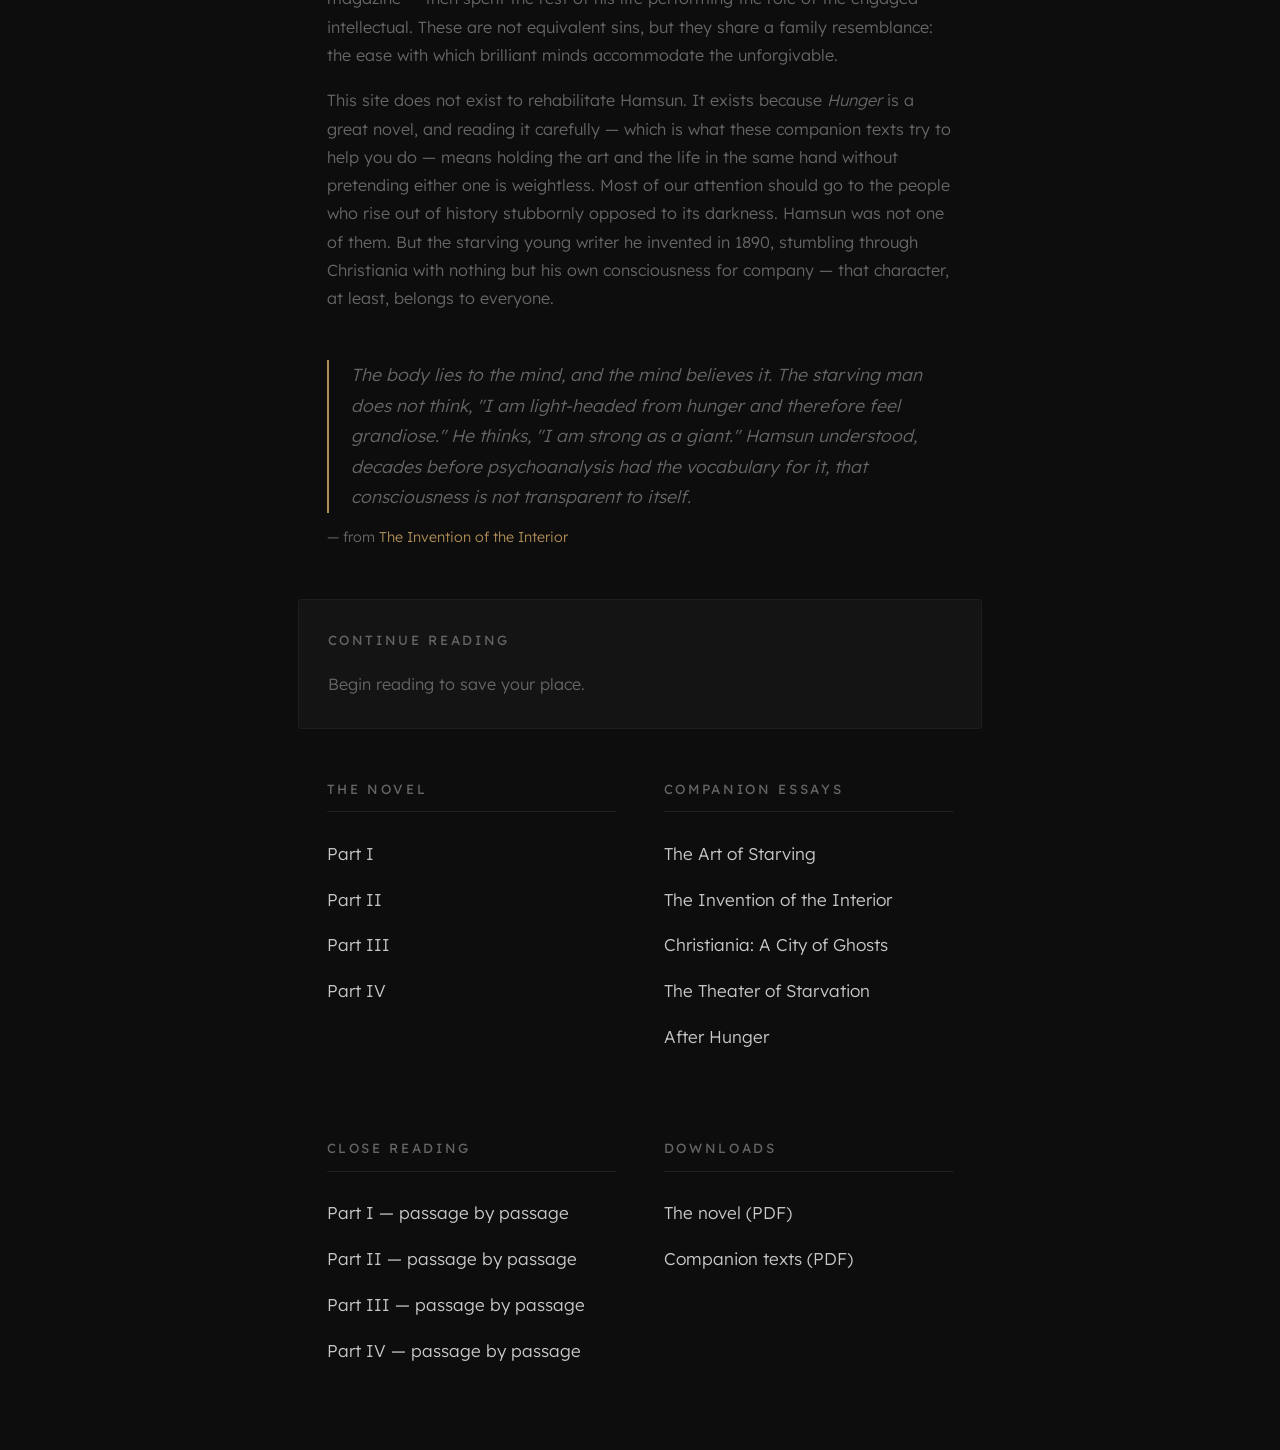
==== commit a037d261: "Name Bondi, Trump, and MAGA movement in prefatory note Co-Authored-By: Claude Opus 4.6 <noreply@anth" ====
--- a/docs/index.html
+++ b/docs/index.html
@@ -17,7 +17,7 @@
     </div>
 
     <div class="note">
-        <p>An estimated 88 million voting-age Americans support the current Attorney General. The highest pro-Hitler vote in Germany was 17 million. After the war, 161 Nazis were convicted of war crimes. I built this site partly to think about those numbers — about what it means that tens of millions of people, including brilliant minds in every field, can support something I find monstrous, and what that means for how I live. There is a paradox of tolerance: if you tolerate people who are sufficiently intolerant of you, you will not be around long to express your tolerance. Part of me hates the Epstein files and hates the elites and hates the fascists and cannot fathom how 88 million Americans would vote to end voting. I would not enjoy sitting across from most of them at dinner. But within those 88 million there are people who are good at what they do, who love their children, who have built things that work. And so what does that make me? What does that mean for life, and how do I live without hating it?</p>
+        <p>An estimated 88 million voting-age Americans support Attorney General Pam Bondi, Donald Trump, and the MAGA movement. The highest pro-Hitler vote in Germany was 17 million. After the war, 161 Nazis were convicted of war crimes. I built this site partly to think about those numbers — about what it means that tens of millions of people, including brilliant minds in every field, can support something I find monstrous, and what that means for how I live. There is a paradox of tolerance: if you tolerate people who are sufficiently intolerant of you, you will not be around long to express your tolerance. Part of me hates the Epstein files and hates the elites and hates the fascists and cannot fathom how 88 million Americans would vote to end voting. I would not enjoy sitting across from most of them at dinner. But within those 88 million there are people who are good at what they do, who love their children, who have built things that work. And so what does that make me? What does that mean for life, and how do I live without hating it?</p>
         <p>Knut Hamsun was a Nazi. He won the Nobel Prize in 1920, praised Hitler publicly, gave his Nobel medal to Joseph Goebbels, and wrote a fawning obituary for Hitler the day after his death. While his countrymen were imprisoned, tortured, and killed under German occupation, Hamsun cheered the occupiers on. He also wrote <em>Hunger</em>, the first novel set entirely inside the mind of its main character, a book that made Kafka, Beckett, and most of modern fiction possible.</p>
         <p>Both of these things are true and neither cancels the other out.</p>
         <p>Karl Ove Knausgaard, who named his own six-volume masterpiece <em>My Struggle</em> — the same title as Hitler's <em>Mein Kampf</em> — has written with unusual honesty about this problem. In <em>Book One</em>, he writes a mock epitaph for his own tombstone: "I'm no Nazi, but I like brown shirts / I write Gothic script until it hurts!" It is a joke, but it is not only a joke. In <em>Book Six</em>, he drops the comedy and describes watching footage of Nazi rallies and feeling "the sheer might of the uniformed, I-less community, the strength of the collective, and oh, how one might long to be part of such a we." He is not confessing sympathy. He is confessing susceptibility. He is saying: I am a product of my time and place, and I cannot be certain what I would have done in a different one. On Hamsun specifically, Knausgaard has said: "He was a full-blooded Nazi. We have to be honest about that." And: "He is not a Nazi in his writing. But in his essays and in his speeches, there's a big dissonance."</p>
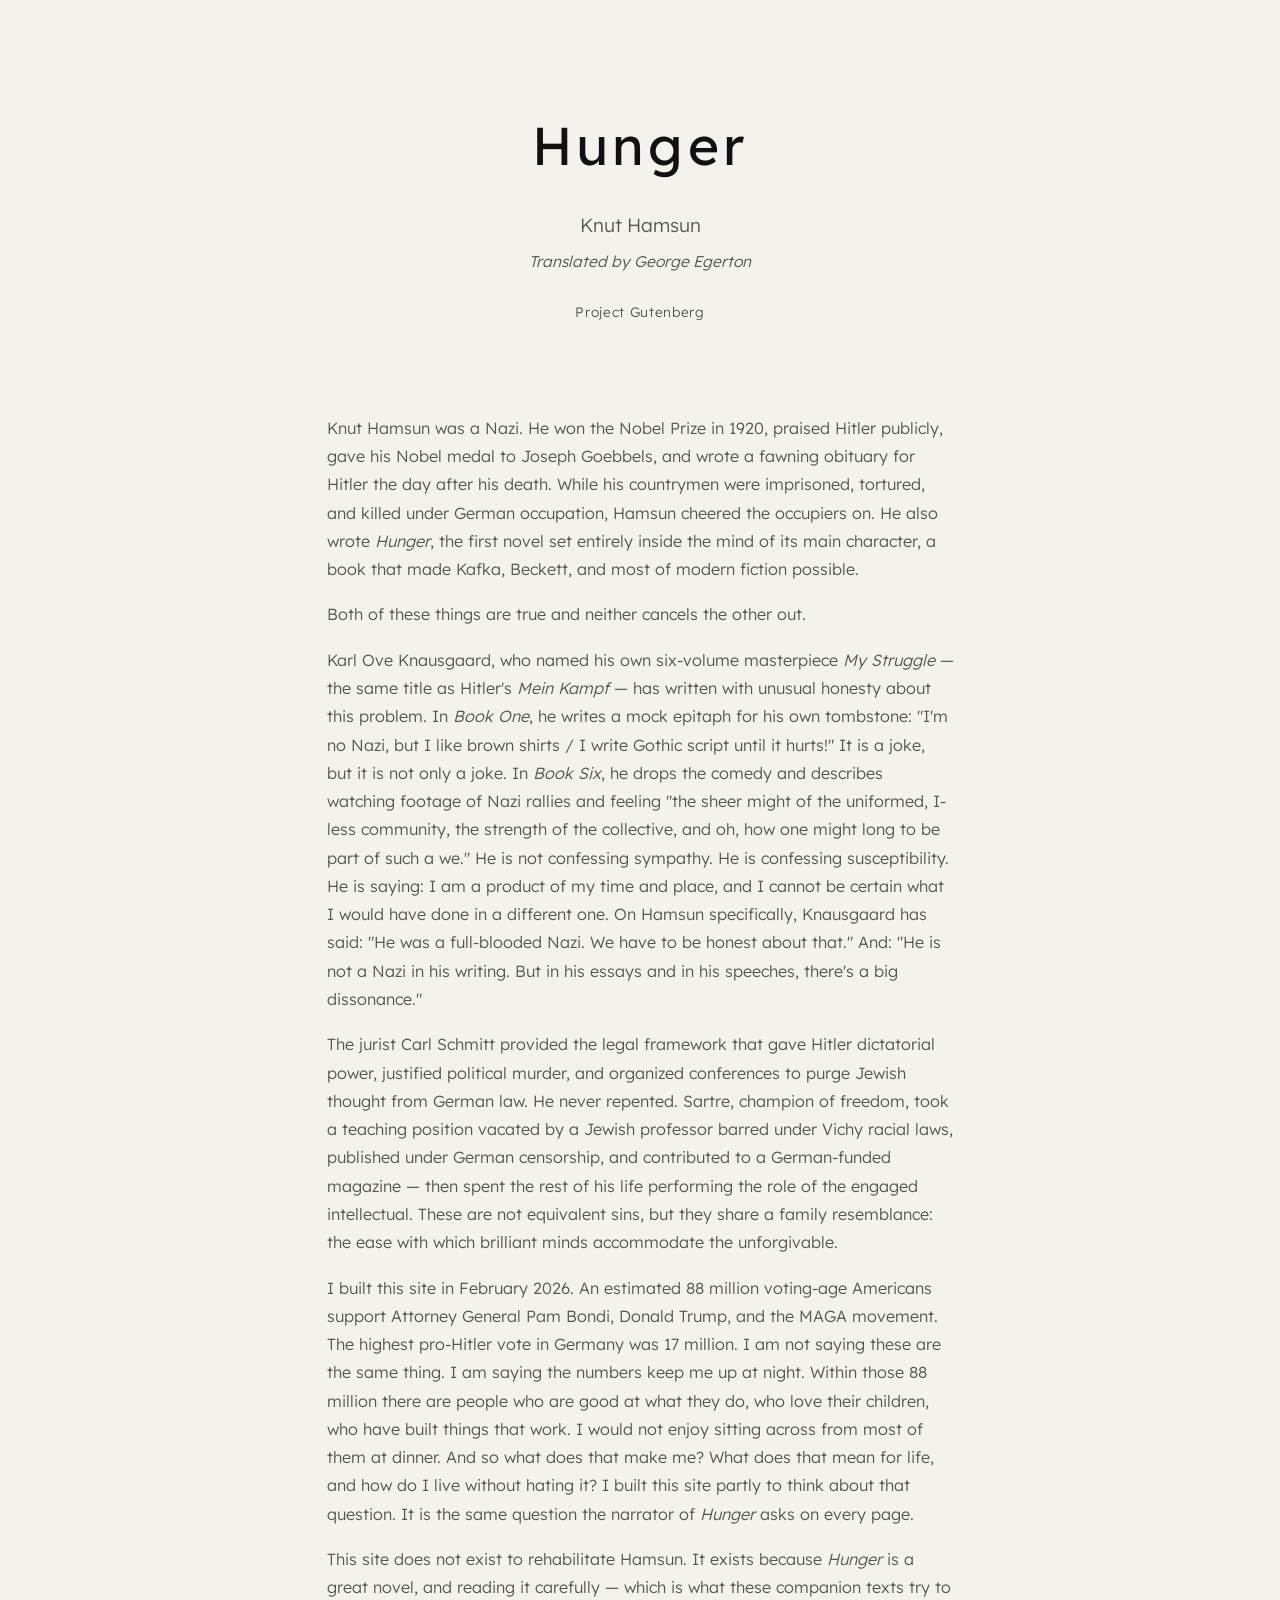
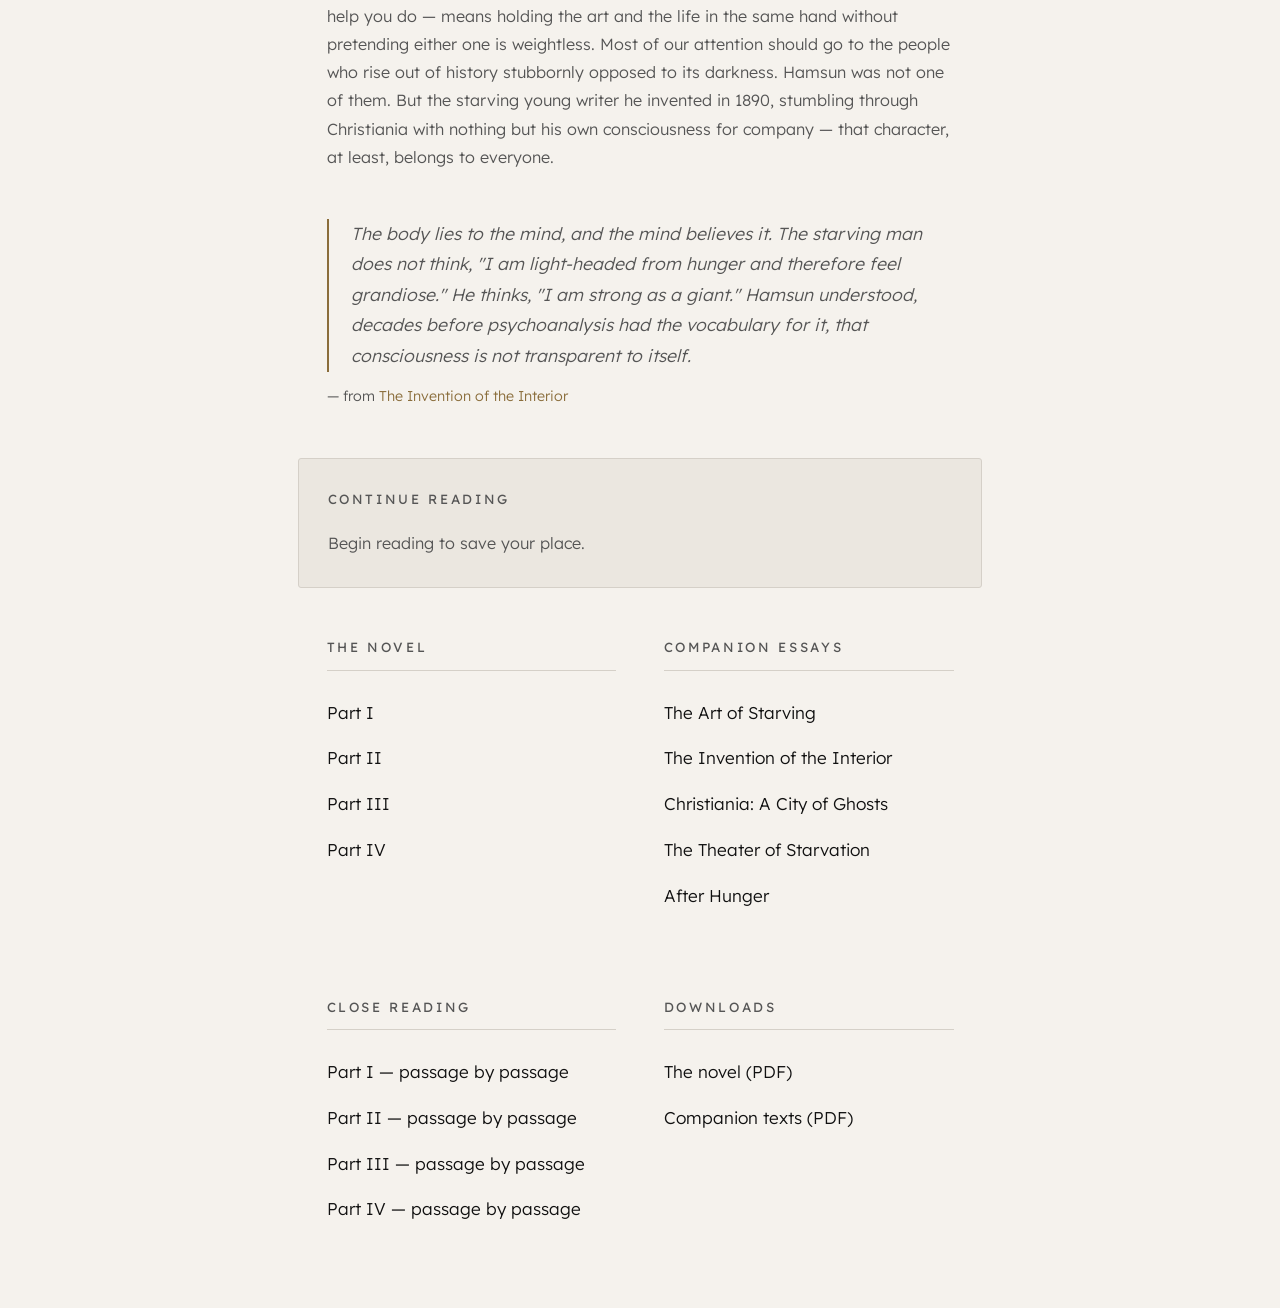
==== commit bf8dcb2c: "Restructure prefatory note: Hamsun first, personal reckoning after Co-Authored-By: Claude Opus 4.6 <" ====
--- a/docs/index.html
+++ b/docs/index.html
@@ -17,11 +17,11 @@
     </div>
 
     <div class="note">
-        <p>An estimated 88 million voting-age Americans support Attorney General Pam Bondi, Donald Trump, and the MAGA movement. The highest pro-Hitler vote in Germany was 17 million. After the war, 161 Nazis were convicted of war crimes. I built this site partly to think about those numbers — about what it means that tens of millions of people, including brilliant minds in every field, can support something I find monstrous, and what that means for how I live. There is a paradox of tolerance: if you tolerate people who are sufficiently intolerant of you, you will not be around long to express your tolerance. Part of me hates the Epstein files and hates the elites and hates the fascists and cannot fathom how 88 million Americans would vote to end voting. I would not enjoy sitting across from most of them at dinner. But within those 88 million there are people who are good at what they do, who love their children, who have built things that work. And so what does that make me? What does that mean for life, and how do I live without hating it?</p>
         <p>Knut Hamsun was a Nazi. He won the Nobel Prize in 1920, praised Hitler publicly, gave his Nobel medal to Joseph Goebbels, and wrote a fawning obituary for Hitler the day after his death. While his countrymen were imprisoned, tortured, and killed under German occupation, Hamsun cheered the occupiers on. He also wrote <em>Hunger</em>, the first novel set entirely inside the mind of its main character, a book that made Kafka, Beckett, and most of modern fiction possible.</p>
         <p>Both of these things are true and neither cancels the other out.</p>
         <p>Karl Ove Knausgaard, who named his own six-volume masterpiece <em>My Struggle</em> — the same title as Hitler's <em>Mein Kampf</em> — has written with unusual honesty about this problem. In <em>Book One</em>, he writes a mock epitaph for his own tombstone: "I'm no Nazi, but I like brown shirts / I write Gothic script until it hurts!" It is a joke, but it is not only a joke. In <em>Book Six</em>, he drops the comedy and describes watching footage of Nazi rallies and feeling "the sheer might of the uniformed, I-less community, the strength of the collective, and oh, how one might long to be part of such a we." He is not confessing sympathy. He is confessing susceptibility. He is saying: I am a product of my time and place, and I cannot be certain what I would have done in a different one. On Hamsun specifically, Knausgaard has said: "He was a full-blooded Nazi. We have to be honest about that." And: "He is not a Nazi in his writing. But in his essays and in his speeches, there's a big dissonance."</p>
         <p>The jurist Carl Schmitt provided the legal framework that gave Hitler dictatorial power, justified political murder, and organized conferences to purge Jewish thought from German law. He never repented. Sartre, champion of freedom, took a teaching position vacated by a Jewish professor barred under Vichy racial laws, published under German censorship, and contributed to a German-funded magazine — then spent the rest of his life performing the role of the engaged intellectual. These are not equivalent sins, but they share a family resemblance: the ease with which brilliant minds accommodate the unforgivable.</p>
+        <p>I built this site in February 2026. An estimated 88 million voting-age Americans support Attorney General Pam Bondi, Donald Trump, and the MAGA movement. The highest pro-Hitler vote in Germany was 17 million. I am not saying these are the same thing. I am saying the numbers keep me up at night. Within those 88 million there are people who are good at what they do, who love their children, who have built things that work. I would not enjoy sitting across from most of them at dinner. And so what does that make me? What does that mean for life, and how do I live without hating it? I built this site partly to think about that question. It is the same question the narrator of <em>Hunger</em> asks on every page.</p>
         <p>This site does not exist to rehabilitate Hamsun. It exists because <em>Hunger</em> is a great novel, and reading it carefully — which is what these companion texts try to help you do — means holding the art and the life in the same hand without pretending either one is weightless. Most of our attention should go to the people who rise out of history stubbornly opposed to its darkness. Hamsun was not one of them. But the starving young writer he invented in 1890, stumbling through Christiania with nothing but his own consciousness for company — that character, at least, belongs to everyone.</p>
     </div>
 
--- a/docs/style.css
+++ b/docs/style.css
@@ -1,10 +1,10 @@
 :root {
-    --bg: #0d0d0d;
-    --bg-surface: #141414;
-    --text: #c8c8c8;
-    --text-muted: #666;
-    --accent: #b08d57;
-    --border: #1e1e1e;
+    --bg: #f5f2ed;
+    --bg-surface: #ebe7e0;
+    --text: #111;
+    --text-muted: #555;
+    --accent: #8a6d3b;
+    --border: #d5d0c8;
     --font: 'Lexend', sans-serif;
 }
 
